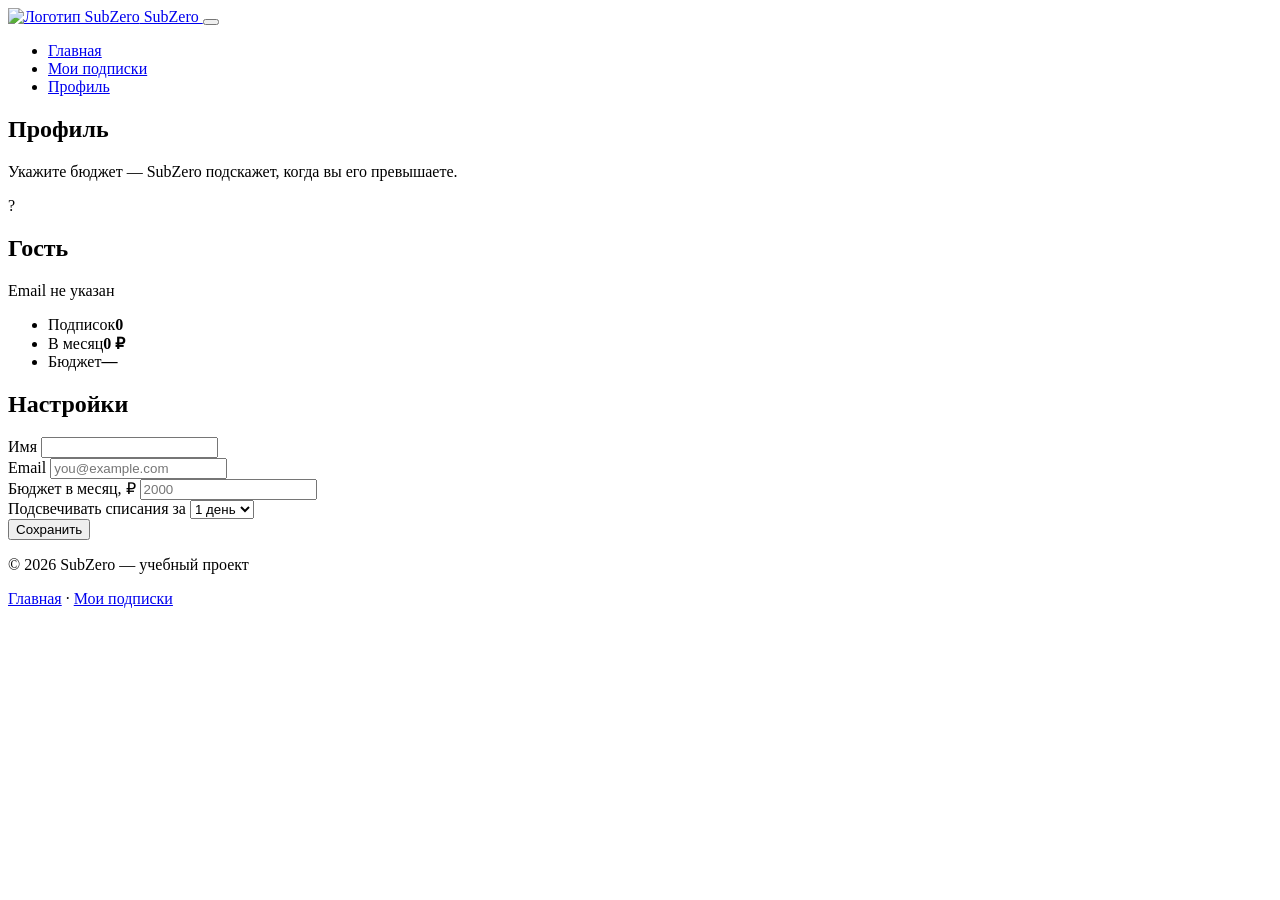
==== profile.html @ d934bf99 "Страницы «Мои подписки» и «Профиль» Co-Authored-By: Claude Opus 5.5 <noreply@anthropic.com>" ====
<!DOCTYPE html>
<html lang="ru">
<head>
  <meta charset="UTF-8">
  <meta name="viewport" content="width=device-width, initial-scale=1.0">
  <meta name="description" content="Профиль и настройки бюджета SubZero.">
  <title>Профиль — SubZero</title>
  <link rel="icon" href="img/logo.svg" type="image/svg+xml">
  <link rel="preconnect" href="https://fonts.googleapis.com">
  <link rel="preconnect" href="https://fonts.gstatic.com" crossorigin>
  <link href="https://fonts.googleapis.com/css2?family=Inter:wght@400;500;600;800&display=swap" rel="stylesheet">
  <link rel="stylesheet" href="css/style.css">
</head>
<body>
  <header class="header">
    <div class="container header__inner">
      <a href="index.html" class="logo">
        <img src="img/logo.svg" alt="Логотип SubZero" width="32" height="32">
        SubZero
      </a>
      <button class="burger" type="button" aria-label="Открыть меню" aria-expanded="false" aria-controls="nav">
        <span></span>
      </button>
      <nav class="nav" id="nav" aria-label="Основная навигация">
        <ul class="nav__list">
          <li><a href="index.html" class="nav__link">Главная</a></li>
          <li><a href="subscriptions.html" class="nav__link">Мои подписки</a></li>
          <li><a href="profile.html" class="nav__link nav__link--active" aria-current="page">Профиль</a></li>
        </ul>
      </nav>
    </div>
  </header>

  <main class="container">
    <section class="page-head">
      <h1>Профиль</h1>
      <p class="page-head__text">Укажите бюджет — SubZero подскажет, когда вы его превышаете.</p>
    </section>

    <div class="profile">
      <aside class="card profile__card" aria-label="Карточка пользователя">
        <div class="avatar" id="avatar" aria-hidden="true">?</div>
        <h2 id="profile-name">Гость</h2>
        <p class="profile__email" id="profile-email">Email не указан</p>
        <ul class="profile__stats">
          <li><span>Подписок</span><strong id="stat-count">0</strong></li>
          <li><span>В месяц</span><strong id="stat-month">0 ₽</strong></li>
          <li><span>Бюджет</span><strong id="stat-budget">—</strong></li>
        </ul>
      </aside>

      <section class="card" aria-labelledby="settings-title">
        <h2 id="settings-title">Настройки</h2>
        <form id="profile-form" novalidate>
          <div class="field">
            <label for="name" class="field__label">Имя</label>
            <input type="text" id="name" name="username" class="input" autocomplete="given-name">
            <span class="field__error" id="name-error"></span>
          </div>

          <div class="field">
            <label for="email" class="field__label">Email</label>
            <input type="email" id="email" name="email" class="input" autocomplete="email" placeholder="you@example.com">
            <span class="field__error" id="email-error"></span>
          </div>

          <div class="field-row">
            <div class="field">
              <label for="budget" class="field__label">Бюджет в месяц, ₽</label>
              <input type="number" id="budget" name="budget" class="input" min="0" step="100" placeholder="2000">
              <span class="field__error" id="budget-error"></span>
            </div>
            <div class="field">
              <label for="remind" class="field__label">Подсвечивать списания за</label>
              <select id="remind" name="remind" class="input">
                <option value="1">1 день</option>
                <option value="3">3 дня</option>
                <option value="7">7 дней</option>
              </select>
            </div>
          </div>

          <button type="submit" class="btn btn--primary">Сохранить</button>
          <p class="form-message" id="form-message" role="status"></p>
        </form>
      </section>
    </div>
  </main>

  <footer class="footer">
    <div class="container footer__inner">
      <p>© 2026 SubZero — учебный проект</p>
      <p><a href="index.html">Главная</a> · <a href="subscriptions.html">Мои подписки</a></p>
    </div>
  </footer>

  <script src="js/main.js"></script>
  <script src="js/profile.js"></script>
</body>
</html>
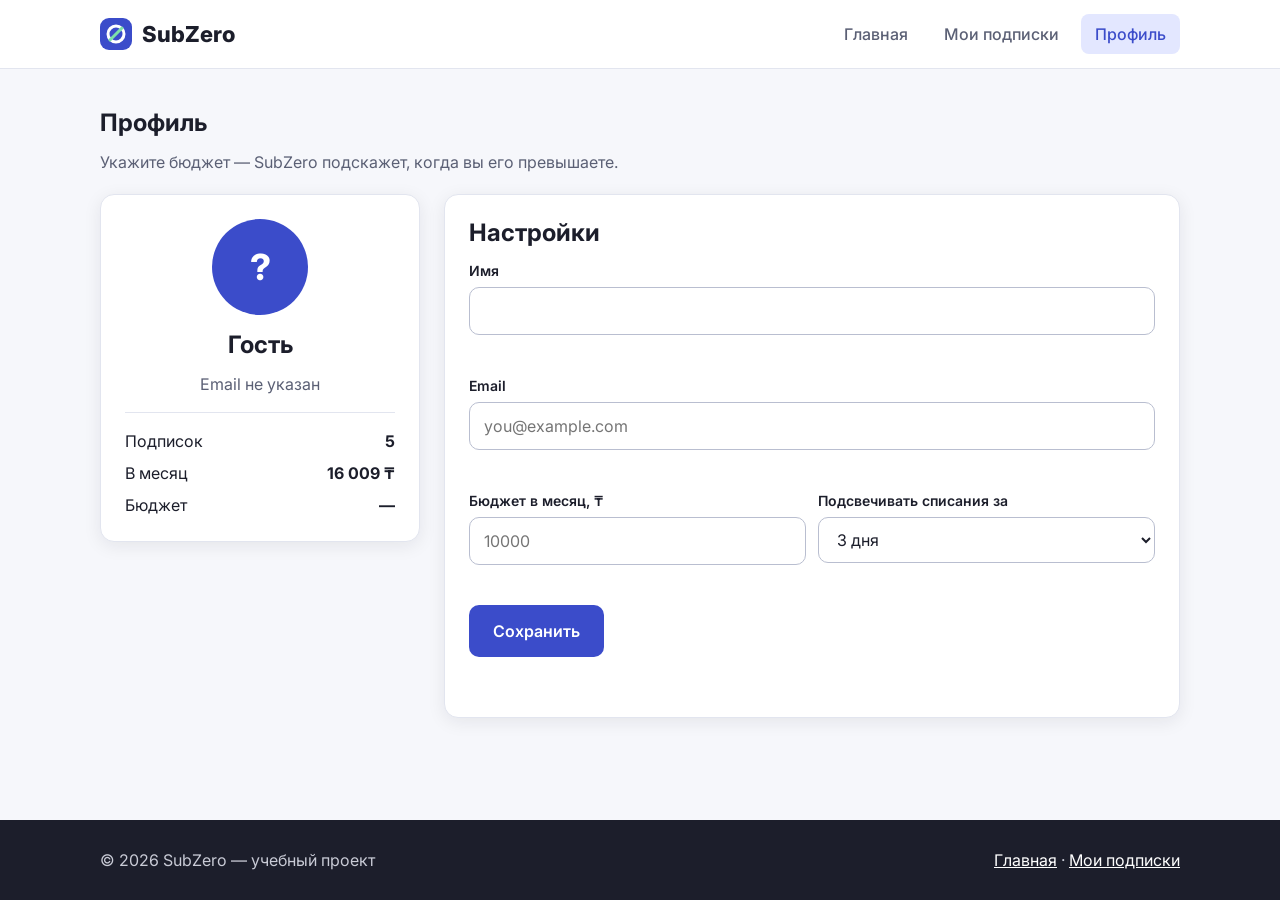
==== commit d304a856: "Валюта: рубли заменены на тенге (₸), цены пересчитаны Co-Authored-By: Claude Opus 5.5 <noreply@anthr" ====
--- a/profile.html
+++ b/profile.html
@@ -44,7 +44,7 @@
         <p class="profile__email" id="profile-email">Email не указан</p>
         <ul class="profile__stats">
           <li><span>Подписок</span><strong id="stat-count">0</strong></li>
-          <li><span>В месяц</span><strong id="stat-month">0 ₽</strong></li>
+          <li><span>В месяц</span><strong id="stat-month">0 ₸</strong></li>
           <li><span>Бюджет</span><strong id="stat-budget">—</strong></li>
         </ul>
       </aside>
@@ -66,8 +66,8 @@
 
           <div class="field-row">
             <div class="field">
-              <label for="budget" class="field__label">Бюджет в месяц, ₽</label>
-              <input type="number" id="budget" name="budget" class="input" min="0" step="100" placeholder="2000">
+              <label for="budget" class="field__label">Бюджет в месяц, ₸</label>
+              <input type="number" id="budget" name="budget" class="input" min="0" step="100" placeholder="10000">
               <span class="field__error" id="budget-error"></span>
             </div>
             <div class="field">
--- a/css/style.css
+++ b/css/style.css
@@ -0,0 +1,751 @@
+/* ===== Переменные: единый стиль для всех страниц ===== */
+:root {
+  --bg: #f6f7fb;
+  --surface: #ffffff;
+  --text: #1c1e2b;
+  --muted: #5b6075;
+  --primary: #3b4cca;
+  --primary-dark: #2b3aa8;
+  --primary-light: #e3e7ff;
+  --success: #15803d;
+  --warning: #b45309;
+  --danger: #c62828;
+  --border: #e2e5ef;
+  --radius: 14px;
+  --shadow: 0 4px 18px rgba(28, 30, 43, 0.08);
+  --font: "Inter", system-ui, -apple-system, "Segoe UI", sans-serif;
+}
+
+/* ===== Базовые стили ===== */
+*,
+*::before,
+*::after {
+  box-sizing: border-box;
+}
+
+body {
+  margin: 0;
+  font-family: var(--font);
+  font-size: 16px;
+  line-height: 1.5;
+  color: var(--text);
+  background: var(--bg);
+  display: flex;
+  flex-direction: column;
+  min-height: 100vh;
+}
+
+main {
+  flex: 1;
+}
+
+img {
+  max-width: 100%;
+  display: block;
+}
+
+h1,
+h2,
+h3 {
+  line-height: 1.2;
+  margin: 0 0 12px;
+}
+
+p {
+  margin: 0 0 12px;
+}
+
+a {
+  color: var(--primary);
+}
+
+.container {
+  width: 100%;
+  max-width: 1120px;
+  margin: 0 auto;
+  padding: 0 20px;
+}
+
+.section {
+  padding: 56px 0;
+}
+
+.section__title {
+  font-size: 32px;
+  text-align: center;
+  margin-bottom: 32px;
+}
+
+/* Скрывает элемент визуально, но оставляет для скринридеров */
+.visually-hidden {
+  position: absolute;
+  width: 1px;
+  height: 1px;
+  overflow: hidden;
+  clip: rect(0 0 0 0);
+  white-space: nowrap;
+}
+
+/* ===== Кнопки ===== */
+.btn {
+  display: inline-flex;
+  align-items: center;
+  justify-content: center;
+  gap: 8px;
+  padding: 12px 22px;
+  border: 2px solid transparent;
+  border-radius: 10px;
+  font: inherit;
+  font-weight: 600;
+  text-decoration: none;
+  cursor: pointer;
+  transition: background 0.2s, color 0.2s, border-color 0.2s;
+}
+
+.btn--primary {
+  background: var(--primary);
+  color: #fff;
+}
+
+.btn--primary:hover {
+  background: var(--primary-dark);
+}
+
+.btn--outline {
+  background: transparent;
+  color: var(--primary);
+  border-color: var(--primary);
+}
+
+.btn--outline:hover {
+  background: var(--primary-light);
+}
+
+.btn--small {
+  padding: 6px 12px;
+  font-size: 14px;
+}
+
+.btn--danger {
+  background: transparent;
+  color: var(--danger);
+  border-color: var(--danger);
+}
+
+.btn--danger:hover {
+  background: #fdecec;
+}
+
+.btn:focus-visible,
+.input:focus-visible,
+.nav__link:focus-visible,
+.burger:focus-visible {
+  outline: 3px solid var(--primary);
+  outline-offset: 2px;
+}
+
+/* ===== Карточки ===== */
+.card {
+  background: var(--surface);
+  border: 1px solid var(--border);
+  border-radius: var(--radius);
+  box-shadow: var(--shadow);
+  padding: 24px;
+}
+
+/* ===== Шапка ===== */
+.header {
+  background: var(--surface);
+  border-bottom: 1px solid var(--border);
+  position: sticky;
+  top: 0;
+  z-index: 10;
+}
+
+.header__inner {
+  display: flex;
+  align-items: center;
+  justify-content: space-between;
+  height: 68px;
+}
+
+.logo {
+  display: flex;
+  align-items: center;
+  gap: 10px;
+  font-size: 22px;
+  font-weight: 800;
+  color: var(--text);
+  text-decoration: none;
+}
+
+.nav__list {
+  display: flex;
+  gap: 8px;
+  list-style: none;
+  margin: 0;
+  padding: 0;
+}
+
+.nav__link {
+  display: block;
+  padding: 8px 14px;
+  border-radius: 8px;
+  color: var(--muted);
+  font-weight: 500;
+  text-decoration: none;
+}
+
+.nav__link:hover {
+  color: var(--text);
+  background: var(--bg);
+}
+
+.nav__link--active {
+  color: var(--primary);
+  background: var(--primary-light);
+}
+
+/* Бургер виден только на мобильных */
+.burger {
+  display: none;
+  width: 44px;
+  height: 44px;
+  border: none;
+  border-radius: 8px;
+  background: transparent;
+  cursor: pointer;
+  position: relative;
+}
+
+.burger span,
+.burger span::before,
+.burger span::after {
+  position: absolute;
+  left: 11px;
+  width: 22px;
+  height: 2px;
+  background: var(--text);
+  transition: transform 0.2s;
+}
+
+.burger span {
+  top: 21px;
+}
+
+.burger span::before,
+.burger span::after {
+  content: "";
+  left: 0;
+}
+
+.burger span::before {
+  top: -7px;
+}
+
+.burger span::after {
+  top: 7px;
+}
+
+/* Крестик, когда меню открыто */
+.burger[aria-expanded="true"] span {
+  background: transparent;
+}
+
+.burger[aria-expanded="true"] span::before {
+  transform: translateY(7px) rotate(45deg);
+}
+
+.burger[aria-expanded="true"] span::after {
+  transform: translateY(-7px) rotate(-45deg);
+}
+
+/* ===== Подвал ===== */
+.footer {
+  background: var(--text);
+  color: #c9cbd6;
+  padding: 28px 0;
+  margin-top: 40px;
+}
+
+.footer__inner {
+  display: flex;
+  justify-content: space-between;
+  gap: 16px;
+  flex-wrap: wrap;
+}
+
+.footer a {
+  color: #fff;
+}
+
+.footer p {
+  margin: 0;
+}
+
+/* ===== Главная: hero ===== */
+.hero {
+  padding: 64px 0;
+}
+
+.hero__inner {
+  display: grid;
+  grid-template-columns: 1.1fr 1fr;
+  gap: 40px;
+  align-items: center;
+}
+
+.hero__title {
+  font-size: 48px;
+  font-weight: 800;
+}
+
+.hero__accent {
+  color: var(--primary);
+}
+
+.hero__text {
+  font-size: 19px;
+  color: var(--muted);
+  margin-bottom: 28px;
+}
+
+.hero__actions {
+  display: flex;
+  gap: 12px;
+  flex-wrap: wrap;
+}
+
+/* ===== Главная: факты о проблеме ===== */
+.facts {
+  display: grid;
+  grid-template-columns: repeat(3, 1fr);
+  gap: 20px;
+}
+
+.fact__number {
+  font-size: 40px;
+  font-weight: 800;
+  color: var(--primary);
+  margin-bottom: 4px;
+}
+
+.fact__text {
+  color: var(--muted);
+  margin: 0;
+}
+
+/* ===== Главная: шаги ===== */
+.steps {
+  display: grid;
+  grid-template-columns: repeat(3, 1fr);
+  gap: 20px;
+  list-style: none;
+  padding: 0;
+  margin: 0;
+  counter-reset: step;
+}
+
+.step {
+  counter-increment: step;
+}
+
+.step::before {
+  content: counter(step);
+  display: grid;
+  place-items: center;
+  width: 44px;
+  height: 44px;
+  margin-bottom: 16px;
+  border-radius: 50%;
+  background: var(--primary-light);
+  color: var(--primary);
+  font-weight: 800;
+  font-size: 20px;
+}
+
+.step p {
+  color: var(--muted);
+  margin: 0;
+}
+
+/* ===== Главная: FAQ ===== */
+.faq {
+  max-width: 760px;
+  margin: 0 auto;
+  display: grid;
+  gap: 12px;
+}
+
+.faq__item {
+  padding: 0;
+}
+
+.faq__question {
+  padding: 18px 24px;
+  font-weight: 600;
+  cursor: pointer;
+}
+
+.faq__answer {
+  padding: 0 24px 18px;
+  color: var(--muted);
+  margin: 0;
+}
+
+.cta {
+  text-align: center;
+  background: var(--primary);
+  color: #fff;
+  border: none;
+}
+
+.cta .btn {
+  background: #fff;
+  color: var(--primary);
+}
+
+/* ===== Страница подписок ===== */
+.page-head {
+  padding: 40px 0 8px;
+}
+
+.page-head__text {
+  color: var(--muted);
+}
+
+.stats {
+  display: grid;
+  grid-template-columns: repeat(3, 1fr);
+  gap: 20px;
+  margin-bottom: 20px;
+}
+
+.stat__label {
+  color: var(--muted);
+  font-size: 14px;
+  margin-bottom: 4px;
+}
+
+.stat__value {
+  font-size: 28px;
+  font-weight: 800;
+  margin: 0;
+}
+
+.budget__head {
+  display: flex;
+  justify-content: space-between;
+  gap: 12px;
+  flex-wrap: wrap;
+  margin-bottom: 10px;
+}
+
+.budget__bar {
+  height: 12px;
+  border-radius: 6px;
+  background: var(--bg);
+  overflow: hidden;
+}
+
+.budget__fill {
+  height: 100%;
+  /* Ширину задаём через scaleX: transform анимируется без пересчёта раскладки */
+  transform: scaleX(0);
+  transform-origin: left;
+  background: var(--success);
+  transition: transform 0.4s;
+}
+
+.budget__fill--warning {
+  background: var(--warning);
+}
+
+.budget__fill--over {
+  background: var(--danger);
+}
+
+.toolbar {
+  display: flex;
+  gap: 12px;
+  flex-wrap: wrap;
+  margin: 32px 0 20px;
+}
+
+.toolbar__search {
+  flex: 1 1 240px;
+}
+
+.toolbar .toolbar__select {
+  width: auto;
+}
+
+/* ===== Поля формы ===== */
+.input {
+  width: 100%;
+  padding: 11px 14px;
+  border: 1px solid #b9bed0;
+  border-radius: 10px;
+  font: inherit;
+  color: var(--text);
+  background: var(--surface);
+}
+
+.input--invalid {
+  border-color: var(--danger);
+}
+
+.field {
+  display: grid;
+  align-content: start;
+  gap: 6px;
+  margin-bottom: 16px;
+}
+
+.field__label {
+  font-weight: 600;
+  font-size: 14px;
+}
+
+.field__error {
+  color: var(--danger);
+  font-size: 13px;
+  min-height: 18px;
+}
+
+.field-row {
+  display: grid;
+  grid-template-columns: 1fr 1fr;
+  gap: 12px;
+}
+
+/* ===== Список подписок ===== */
+.sub-list {
+  display: grid;
+  grid-template-columns: repeat(auto-fill, minmax(300px, 1fr));
+  gap: 16px;
+  list-style: none;
+  padding: 0;
+  margin: 0;
+}
+
+.sub {
+  display: grid;
+  gap: 14px;
+}
+
+.sub__top {
+  display: flex;
+  align-items: center;
+  gap: 12px;
+}
+
+.sub__icon {
+  display: grid;
+  place-items: center;
+  flex-shrink: 0;
+  width: 44px;
+  height: 44px;
+  border-radius: 12px;
+  background: var(--primary-light);
+  color: var(--primary);
+  font-weight: 800;
+  font-size: 18px;
+}
+
+.sub__name {
+  font-size: 18px;
+  margin: 0;
+}
+
+.sub__category {
+  color: var(--muted);
+  font-size: 14px;
+  margin: 0;
+}
+
+.sub__price {
+  margin-left: auto;
+  text-align: right;
+  font-weight: 800;
+  font-size: 18px;
+  white-space: nowrap;
+}
+
+.sub__period {
+  display: block;
+  color: var(--muted);
+  font-size: 13px;
+  font-weight: 400;
+}
+
+.sub__date {
+  margin: 0;
+  font-size: 14px;
+  color: var(--muted);
+}
+
+/* Подсветка скорого списания */
+.sub--soon {
+  border-color: var(--warning);
+}
+
+.sub--soon .sub__date {
+  color: var(--warning);
+  font-weight: 600;
+}
+
+.sub__actions {
+  display: flex;
+  gap: 8px;
+}
+
+.empty {
+  text-align: center;
+  color: var(--muted);
+  padding: 40px 0;
+}
+
+/* ===== Модальное окно (нативный dialog) ===== */
+.modal {
+  width: min(480px, calc(100% - 32px));
+  border: none;
+  border-radius: var(--radius);
+  padding: 28px;
+  box-shadow: 0 20px 60px rgba(28, 30, 43, 0.3);
+}
+
+.modal::backdrop {
+  background: rgba(28, 30, 43, 0.55);
+}
+
+.modal__actions {
+  display: flex;
+  justify-content: flex-end;
+  gap: 10px;
+  margin-top: 8px;
+}
+
+/* ===== Профиль ===== */
+.profile {
+  display: grid;
+  grid-template-columns: 320px 1fr;
+  gap: 24px;
+  align-items: start;
+}
+
+.profile__card {
+  text-align: center;
+}
+
+.avatar {
+  display: grid;
+  place-items: center;
+  width: 96px;
+  height: 96px;
+  margin: 0 auto 16px;
+  border-radius: 50%;
+  background: var(--primary);
+  color: #fff;
+  font-size: 36px;
+  font-weight: 800;
+}
+
+.profile__email {
+  color: var(--muted);
+  word-break: break-all;
+}
+
+.profile__stats {
+  display: grid;
+  gap: 8px;
+  list-style: none;
+  padding: 16px 0 0;
+  margin: 16px 0 0;
+  border-top: 1px solid var(--border);
+  text-align: left;
+}
+
+.profile__stats li {
+  display: flex;
+  justify-content: space-between;
+}
+
+.form-message {
+  margin: 12px 0 0;
+  color: var(--success);
+  font-weight: 600;
+  min-height: 24px;
+}
+
+/* ===== Адаптивность ===== */
+@media (max-width: 900px) {
+  .hero__inner,
+  .profile {
+    /* minmax(0, 1fr) не даёт картинке растянуть колонку шире экрана */
+    grid-template-columns: minmax(0, 1fr);
+  }
+
+  .hero__image {
+    max-width: 420px;
+    margin: 0 auto;
+  }
+
+  .facts,
+  .steps,
+  .stats {
+    grid-template-columns: 1fr;
+  }
+}
+
+@media (max-width: 720px) {
+  .burger {
+    display: block;
+  }
+
+  /* Мобильное меню выпадает под шапкой */
+  .nav {
+    display: none;
+    position: absolute;
+    top: 68px;
+    left: 0;
+    right: 0;
+    background: var(--surface);
+    border-bottom: 1px solid var(--border);
+    box-shadow: var(--shadow);
+  }
+
+  .nav--open {
+    display: block;
+  }
+
+  .nav__list {
+    flex-direction: column;
+    padding: 12px 20px;
+  }
+
+  .hero {
+    padding: 40px 0;
+  }
+
+  .hero__title {
+    font-size: 34px;
+  }
+
+  .section {
+    padding: 40px 0;
+  }
+
+  .section__title {
+    font-size: 26px;
+  }
+
+  .field-row {
+    grid-template-columns: 1fr;
+  }
+
+  .toolbar .btn,
+  .toolbar .toolbar__select {
+    width: 100%;
+  }
+}
